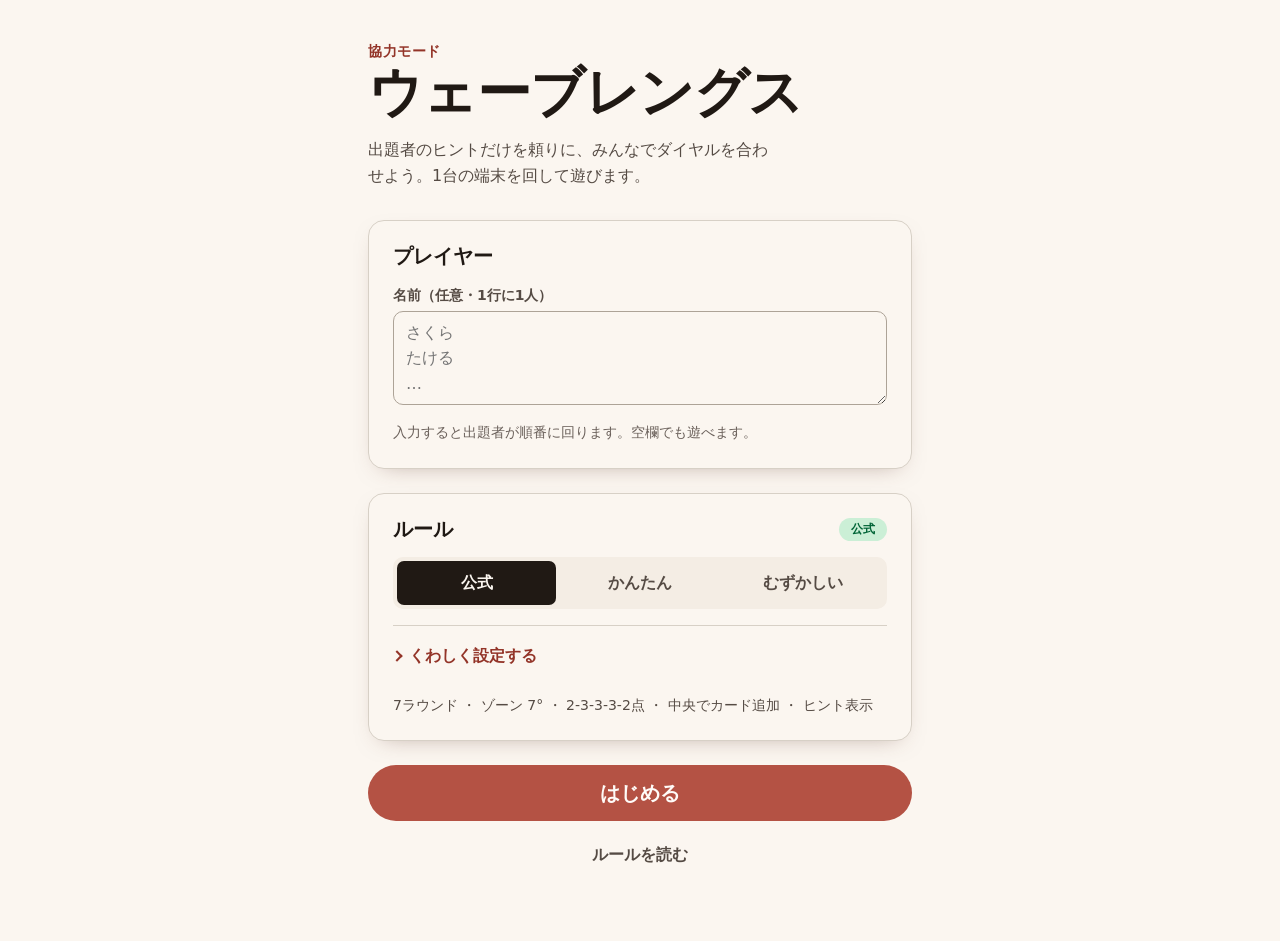
==== index.html @ 13f3e2ea "ウェーブレングス協力モードを実装 - ルールエンジン（純粋関数・テスト36件） - SVGダイヤル（ドラッグ・キーボード・スライダー操作） - 7画面の状態機械、設定のプリセット/詳細スライダー - " ====
<!DOCTYPE html>
<html lang="ja">
<head>
<meta charset="utf-8">
<meta name="viewport" content="width=device-width, initial-scale=1, viewport-fit=cover">
<meta name="theme-color" content="#f7f3ee">
<title>ウェーブレングス — 協力モード</title>
<link rel="stylesheet" href="css/tokens.css">
<link rel="stylesheet" href="css/style.css">
</head>
<body>

<!-- ============================================================
     セットアップ
     ============================================================ -->
<section class="screen screen--setup" data-screen="setup">
  <header class="title">
    <p class="title__kicker">協力モード</p>
    <h1 class="title__name">ウェーブレングス</h1>
    <p class="title__lead">出題者のヒントだけを頼りに、みんなでダイヤルを合わせよう。1台の端末を回して遊びます。</p>
  </header>

  <div class="card">
    <h2 class="card__title">プレイヤー</h2>
    <label class="field">
      <span class="field__label">名前（任意・1行に1人）</span>
      <textarea id="players" class="field__input" rows="3" placeholder="さくら&#10;たける&#10;…"></textarea>
    </label>
    <p class="field__help">入力すると出題者が順番に回ります。空欄でも遊べます。</p>
  </div>

  <div class="card">
    <div class="card__head">
      <h2 class="card__title">ルール</h2>
      <span class="badge" id="presetBadge">公式</span>
    </div>

    <div class="segmented" role="group" aria-label="プリセット">
      <button type="button" class="segmented__btn" data-preset="official">公式</button>
      <button type="button" class="segmented__btn" data-preset="easy">かんたん</button>
      <button type="button" class="segmented__btn" data-preset="hard">むずかしい</button>
    </div>

    <details class="details" id="settingsDetails">
      <summary class="details__summary">くわしく設定する</summary>

      <div class="setting">
        <div class="setting__row">
          <label class="setting__label" for="rounds">ラウンド数</label>
          <output class="setting__value" id="roundsValue" for="rounds">7</output>
        </div>
        <input type="range" id="rounds" class="range" min="3" max="15" step="1" value="7" data-setting="rounds">
      </div>

      <div class="setting">
        <div class="setting__row">
          <label class="setting__label" for="wedgeDeg">ゾーンの広さ</label>
          <output class="setting__value" id="wedgeDegValue" for="wedgeDeg">7°</output>
        </div>
        <input type="range" id="wedgeDeg" class="range" min="4" max="14" step="1" value="7" data-setting="wedgeDeg">
        <div class="dial dial--preview" id="dialPreview" aria-hidden="true"></div>
        <p class="field__help">1ゾーンの角度。広いほど当てやすくなります。</p>
      </div>

      <div class="setting">
        <div class="setting__row">
          <span class="setting__label">中央ゾーンの点数</span>
        </div>
        <div class="segmented segmented--small" role="group" aria-label="中央ゾーンの点数">
          <button type="button" class="segmented__btn" data-setting="centerPoints" data-value="3">3点</button>
          <button type="button" class="segmented__btn" data-setting="centerPoints" data-value="4">4点</button>
        </div>
      </div>

      <div class="setting">
        <div class="setting__row">
          <span class="setting__label">外側ゾーンの点数</span>
        </div>
        <div class="segmented segmented--small" role="group" aria-label="外側ゾーンの点数">
          <button type="button" class="segmented__btn" data-setting="outerPoints" data-value="1">1点</button>
          <button type="button" class="segmented__btn" data-setting="outerPoints" data-value="2">2点</button>
        </div>
      </div>

      <label class="switch">
        <span class="switch__label">中央に当てたらカードを1枚追加</span>
        <input type="checkbox" class="switch__input" id="bonusOnCenter" data-setting="bonusOnCenter">
        <span class="switch__track" aria-hidden="true"></span>
      </label>

      <label class="switch">
        <span class="switch__label">ヒントを画面に表示する</span>
        <input type="checkbox" class="switch__input" id="hintOnScreen" data-setting="hintOnScreen">
        <span class="switch__track" aria-hidden="true"></span>
      </label>
      <p class="field__help">オフにすると出題者は口頭でヒントを伝えます。</p>
    </details>

    <p class="summary" id="settingsSummary"></p>
  </div>

  <p class="best" id="bestLine" hidden></p>

  <div class="actions">
    <button type="button" class="btn btn--primary btn--big" id="startBtn">はじめる</button>
    <a class="btn btn--ghost" href="rules.html">ルールを読む</a>
  </div>
</section>

<!-- ============================================================
     手渡し（出題者へ）
     ============================================================ -->
<section class="screen screen--cover" data-screen="handoff-psychic" hidden>
  <div class="cover">
    <p class="cover__kicker" id="hpRound">ラウンド 1 / 7</p>
    <p class="cover__who" id="hpWho">出題者</p>
    <p class="cover__msg">に端末を渡してください</p>
    <p class="cover__note">他の人は画面を見ないでください</p>
    <button type="button" class="btn btn--cover btn--big" data-next="psychic">出題者です — 続ける</button>
  </div>
</section>

<!-- ============================================================
     出題者
     ============================================================ -->
<section class="screen screen--psychic" data-screen="psychic" hidden>
  <header class="bar">
    <span class="bar__round" id="pRound">ラウンド 1 / 7</span>
    <span class="bar__role">出題者の画面</span>
    <button type="button" class="bar__quit" data-quit>中断</button>
  </header>

  <div class="card">
    <h2 class="card__title">お題を選ぶ</h2>
    <div class="faces">
      <button type="button" class="face" data-face="a">
        <span class="face__side" data-slot="aLeft"></span>
        <span class="face__arrow" aria-hidden="true">⟷</span>
        <span class="face__side" data-slot="aRight"></span>
      </button>
      <button type="button" class="face" data-face="b">
        <span class="face__side" data-slot="bLeft"></span>
        <span class="face__arrow" aria-hidden="true">⟷</span>
        <span class="face__side" data-slot="bRight"></span>
      </button>
    </div>
  </div>

  <div class="card" id="pTargetCard" hidden>
    <h2 class="card__title">ターゲット</h2>
    <div class="dialwrap">
      <div class="dialwrap__ends">
        <span class="dialwrap__end" data-slot="pLeft"></span>
        <span class="dialwrap__end dialwrap__end--right" data-slot="pRight"></span>
      </div>
      <div class="dial" id="dialPsychic"></div>
    </div>
    <p class="field__help">中央（濃い色）の位置を表すヒントを考えてください。数字・「とても」などの程度の言葉は使わないのがコツです。</p>

    <label class="field" id="pHintField">
      <span class="field__label">ヒント</span>
      <input type="text" id="pHint" class="field__input" maxlength="30" autocomplete="off" placeholder="例: カレー">
    </label>
    <p class="field__help" id="pHintOral" hidden>ヒントは声に出して伝えてください。</p>

    <button type="button" class="btn btn--primary btn--big" id="pDoneBtn">ヒントを伝えた — 画面を隠す</button>
  </div>
</section>

<!-- ============================================================
     手渡し（チームへ）
     ============================================================ -->
<section class="screen screen--cover" data-screen="handoff-team" hidden>
  <div class="cover">
    <p class="cover__kicker" id="htRound">ラウンド 1 / 7</p>
    <p class="cover__who">チーム</p>
    <p class="cover__msg">に端末を渡してください</p>
    <p class="cover__note">出題者はここから先、話したりジェスチャーしたりできません</p>
    <button type="button" class="btn btn--cover btn--big" data-next="team">チームです — 続ける</button>
  </div>
</section>

<!-- ============================================================
     チーム
     ============================================================ -->
<section class="screen screen--team" data-screen="team" hidden>
  <header class="bar">
    <span class="bar__round" id="tRound">ラウンド 1 / 7</span>
    <span class="bar__role">チームの画面</span>
    <button type="button" class="bar__quit" data-quit>中断</button>
  </header>

  <div class="hint" id="tHintBox">
    <span class="hint__label">ヒント</span>
    <span class="hint__text" id="tHint"></span>
  </div>

  <div class="card">
    <div class="dialwrap">
      <div class="dialwrap__ends">
        <span class="dialwrap__end" data-slot="tLeft"></span>
        <span class="dialwrap__end dialwrap__end--right" data-slot="tRight"></span>
      </div>
      <div class="dial" id="dialTeam"></div>
    </div>

    <div class="finetune">
      <button type="button" class="btn btn--round" data-nudge="-1" aria-label="左へ1度">◀</button>
      <input type="range" class="range range--dial" id="tRange" min="0" max="180" step="0.5" value="90" aria-label="ダイヤルの位置">
      <button type="button" class="btn btn--round" data-nudge="1" aria-label="右へ1度">▶</button>
    </div>
    <p class="field__help">ダイヤルをドラッグするか、スライダーで微調整。相談は自由です。</p>

    <button type="button" class="btn btn--primary btn--big" id="tDecideBtn">この位置で決定</button>
  </div>
</section>

<!-- ============================================================
     公開
     ============================================================ -->
<section class="screen screen--reveal" data-screen="reveal" hidden>
  <header class="bar">
    <span class="bar__round" id="rRound">ラウンド 1 / 7</span>
    <span class="bar__role">結果</span>
  </header>

  <div class="card">
    <div class="dialwrap">
      <div class="dialwrap__ends">
        <span class="dialwrap__end" data-slot="rLeft"></span>
        <span class="dialwrap__end dialwrap__end--right" data-slot="rRight"></span>
      </div>
      <div class="dial" id="dialReveal"></div>
    </div>

    <div class="result">
      <p class="result__points"><span id="rPoints">0</span><span class="result__unit">点</span></p>
      <p class="result__label" id="rLabel"></p>
      <p class="result__bonus" id="rBonus" hidden>中央ヒット！ カードが1枚追加されました</p>
    </div>

    <dl class="stats">
      <div class="stats__item"><dt>ヒント</dt><dd id="rHint">—</dd></div>
      <div class="stats__item"><dt>合計</dt><dd id="rTotal">0</dd></div>
      <div class="stats__item"><dt>残り</dt><dd id="rLeft">0</dd></div>
    </dl>

    <button type="button" class="btn btn--primary btn--big" id="rNextBtn">次のラウンドへ</button>
  </div>
</section>

<!-- ============================================================
     最終結果
     ============================================================ -->
<section class="screen screen--result" data-screen="result" hidden>
  <header class="title title--compact">
    <p class="title__kicker">ゲーム終了</p>
    <h1 class="title__name">結果</h1>
  </header>

  <div class="card card--score">
    <p class="score"><span id="fScore">0</span><span class="score__max">/ <span id="fMax">21</span></span></p>
    <p class="score__msg" id="fMessage"></p>
    <p class="score__sub" id="fSub"></p>
  </div>

  <div class="card">
    <h2 class="card__title">ラウンドごとの記録</h2>
    <ol class="history" id="fHistory"></ol>
  </div>

  <div class="actions">
    <button type="button" class="btn btn--primary btn--big" id="fAgainBtn">同じ設定でもう一度</button>
    <button type="button" class="btn btn--ghost" id="fSetupBtn">設定にもどる</button>
  </div>
</section>

<script src="data/prompts.js"></script>
<script src="js/game-logic.js"></script>
<script src="js/dial.js"></script>
<script src="js/app.js"></script>
</body>
</html>
---- css/tokens.css ----
/* Hallmark · genre: playful (quiet register) · macrostructure: Workbench (single-screen app) · theme: Coral
 * enrichment: none — ダイヤルそのものが主役 · nav: none (app) · footer: none (app)
 * tone: calm / friendly · anchor hue: coral 30 · light theme only (no dark variant by request)
 * deviation: Web フォントを読まない。教室ネットワーク無し・file:// 起動が要件のため system font stack。
 * pre-emit critique: P5 H4 E4 S4 R5 V4
 */

:root {
  color-scheme: light;

  /* ============================================================
     フォント — 日本語フォールバックを明示。Web フォント無し。
     ============================================================ */
  --font-display: "Segoe UI Variable Display", "Segoe UI", "Hiragino Sans",
                  "Yu Gothic UI", "Noto Sans JP", system-ui, sans-serif;
  --font-body:    "Segoe UI", "Hiragino Sans", "Yu Gothic UI",
                  "Noto Sans JP", system-ui, sans-serif;
  --font-mono:    "Cascadia Mono", Consolas, "SF Mono", Menlo,
                  "BIZ UDGothic", monospace;

  /* ============================================================
     紙とインク — Coral の暖かい near-white。純白・純黒は使わない。
     ============================================================ */
  --color-paper:    oklch(97.5% 0.010 75);
  --color-paper-2:  oklch(95.0% 0.014 75);
  --color-paper-3:  oklch(91.5% 0.018 75);

  --color-ink:      oklch(22% 0.014 55);
  --color-ink-2:    oklch(42% 0.018 55);
  --color-ink-3:    oklch(50% 0.016 55);

  --color-rule:     oklch(86% 0.016 75);
  --color-rule-strong: oklch(72% 0.020 70);

  /* ============================================================
     アクセント — コーラル1色のトーンランプ。ゾーンの点数は濃さで表す。
     ============================================================ */
  --color-accent:        oklch(56% 0.13 30);   /* 主ボタン・針（白文字とのコントラスト比 4.8:1） */
  --color-accent-deep:   oklch(46% 0.13 30);   /* 中央ゾーン・押下（同 7.4:1） */
  --color-accent-soft:   oklch(80% 0.09 35);   /* 隣接ゾーン */
  --color-accent-pale:   oklch(90% 0.05 40);   /* 外側ゾーン */
  --color-accent-tint:   oklch(95% 0.025 45);  /* 出題者画面の地 */
  --color-accent-ink:    oklch(99% 0.006 45);  /* アクセント上の文字 */

  /* 手渡し画面 — 全面を濃いインクで塗り「見てはいけない」状態を明示 */
  --color-cover:         oklch(28% 0.030 40);
  --color-cover-2:       oklch(36% 0.030 40);
  --color-cover-ink:     oklch(97% 0.010 75);

  /* 状態 */
  --color-focus:         oklch(50% 0.16 250);
  --color-ok:            oklch(44% 0.11 155);
  --color-ok-soft:       oklch(92% 0.05 155);
  --color-danger:        oklch(52% 0.16 25);

  /* ============================================================
     タイプスケール
     ============================================================ */
  --text-xs:  0.75rem;
  --text-sm:  0.875rem;
  --text-md:  1rem;
  --text-lg:  1.25rem;
  --text-xl:  1.6rem;
  --text-2xl: 2.1rem;
  --text-display: clamp(2.2rem, 4vw + 1.2rem, 3.4rem);
  --text-score:   clamp(3rem, 10vw, 5rem);

  --leading-tight: 1.15;
  --leading-body:  1.6;

  /* ============================================================
     4pt spacing
     ============================================================ */
  --space-3xs: 0.25rem;
  --space-2xs: 0.5rem;
  --space-xs:  0.75rem;
  --space-sm:  1rem;
  --space-md:  1.5rem;
  --space-lg:  2rem;
  --space-xl:  3rem;
  --space-2xl: 4rem;

  /* ============================================================
     角丸・罫線・影
     ============================================================ */
  --radius-card:  16px;
  --radius-input: 10px;
  --radius-pill:  999px;
  --rule-hair: 1px;
  --rule-bold: 2px;
  --shadow-card: 0 8px 24px -14px oklch(40% 0.06 40 / 0.5);
  --shadow-lift: 0 14px 32px -16px oklch(40% 0.08 40 / 0.6);

  /* ============================================================
     モーション
     ============================================================ */
  --ease-out:    cubic-bezier(0.16, 1, 0.3, 1);
  --ease-in:     cubic-bezier(0.7, 0, 0.84, 0);
  --ease-in-out: cubic-bezier(0.65, 0, 0.35, 1);
  --dur-short: 140ms;
  --dur-med:   240ms;
  --dur-long:  520ms;

  /* タップ領域の最小値 */
  --tap: 44px;
}
---- css/style.css ----
/* Hallmark · genre: playful (quiet register) · macrostructure: Workbench (single-screen app) · theme: Coral
 * nav: none · footer: none · enrichment: none · light only
 * pre-emit critique: P5 H4 E4 S4 R5 V4
 */

/* ============================================================
   ベース
   ============================================================ */
*, *::before, *::after { box-sizing: border-box; }

/* hidden 属性は、同じ要素に display を上書きするクラス（.card や .field など）
   より必ず勝たせる。JS 側は style.display ではなく el.hidden で切り替える方針。 */
[hidden] { display: none !important; }

html, body { overflow-x: clip; }

html {
  font-family: var(--font-body);
  font-size: 16px;
  line-height: var(--leading-body);
  color: var(--color-ink);
  background: var(--color-paper);
  -webkit-text-size-adjust: 100%;
  /* line-break の既定値（auto）は「ゃ」「ー」などを行頭に置いてしまうことがある。
     strict で正しい日本語の禁則処理にする。 */
  line-break: strict;
}

body {
  margin: 0;
  min-height: 100dvh;
  padding-inline: var(--space-sm);
  padding-block: var(--space-md) var(--space-2xl);
  transition: background-color var(--dur-med) var(--ease-out);
}

/* 画面ごとに地の色を変え、誰が見るべき画面かを一目で伝える */
body[data-screen="psychic"] { background: var(--color-accent-tint); }
body[data-screen="handoff-psychic"],
body[data-screen="handoff-team"] { background: var(--color-cover); }

/* overflow-wrap: anywhere は日本語の禁則処理（行頭に「ゃ」等を置かない）を壊すため、
   すべての見出し・段落には掛けない。長い連続文字（ユーザー入力のヒント等）が
   はみ出す箇所だけ、個別のクラスに付ける。 */
h1, h2, h3, p { margin: 0; min-width: 0; }
button, input, textarea { font: inherit; color: inherit; }
button { cursor: pointer; }
a { color: var(--color-accent-deep); }

:focus-visible {
  outline: 3px solid var(--color-focus);
  outline-offset: 2px;
}

/* ============================================================
   画面
   ============================================================ */
.screen {
  max-width: 34rem;
  margin-inline: auto;
  display: flex;
  flex-direction: column;
  gap: var(--space-md);
}

.screen[hidden] { display: none; }

/* ---- タイトル ---- */
.title { padding-block: var(--space-sm) var(--space-2xs); }
.title--compact { padding-block: 0; }
.title__kicker {
  font-size: var(--text-sm);
  font-weight: 600;
  color: var(--color-accent-deep);
  letter-spacing: 0.04em;
}
.title__name {
  font-family: var(--font-display);
  font-size: var(--text-display);
  font-weight: 700;
  line-height: var(--leading-tight);
  letter-spacing: -0.01em;
}
.title__lead {
  margin-top: var(--space-xs);
  color: var(--color-ink-2);
  max-width: 40ch;
}

/* ---- 上部バー（ゲーム中） ---- */
.bar {
  display: flex;
  align-items: center;
  gap: var(--space-xs);
  padding: var(--space-2xs) 0;
  font-size: var(--text-sm);
}
.bar__round { font-weight: 700; font-variant-numeric: tabular-nums; }
.bar__role {
  padding: 2px var(--space-xs);
  border-radius: var(--radius-pill);
  background: var(--color-ink);
  color: var(--color-paper);
  font-weight: 600;
  font-size: var(--text-xs);
}
.bar__quit {
  margin-left: auto;
  min-height: var(--tap);
  padding: 0 var(--space-xs);
  border: 0;
  background: transparent;
  color: var(--color-ink-3);
  text-decoration: underline;
  text-underline-offset: 3px;
}
.bar__quit:hover { color: var(--color-danger); }

/* ============================================================
   カード
   ============================================================ */
.card {
  background: var(--color-paper);
  border: var(--rule-hair) solid var(--color-rule);
  border-radius: var(--radius-card);
  padding: var(--space-md);
  box-shadow: var(--shadow-card);
  display: flex;
  flex-direction: column;
  gap: var(--space-sm);
}
body[data-screen="psychic"] .card { background: var(--color-paper); }
.card__head { display: flex; align-items: center; justify-content: space-between; gap: var(--space-xs); }
.card__title {
  font-family: var(--font-display);
  font-size: var(--text-lg);
  font-weight: 700;
  line-height: var(--leading-tight);
}

.badge {
  padding: 2px var(--space-xs);
  border-radius: var(--radius-pill);
  background: var(--color-ok-soft);
  color: var(--color-ok);
  font-size: var(--text-xs);
  font-weight: 700;
}
.badge--custom { background: var(--color-accent-pale); color: var(--color-accent-deep); }

/* ============================================================
   フォーム部品
   ============================================================ */
.field { display: flex; flex-direction: column; gap: var(--space-3xs); }
.field__label { font-size: var(--text-sm); font-weight: 600; color: var(--color-ink-2); }
.field__input {
  width: 100%;
  min-height: var(--tap);
  padding: var(--space-2xs) var(--space-xs);
  border: var(--rule-hair) solid var(--color-rule-strong);
  border-radius: var(--radius-input);
  background: var(--color-paper);
  font-size: var(--text-md);
  resize: vertical;
}
.field__input:focus { border-color: var(--color-accent); outline-offset: 0; }
.field__help { font-size: var(--text-sm); color: var(--color-ink-3); }

/* セグメントボタン */
.segmented {
  display: flex;
  gap: var(--space-3xs);
  padding: var(--space-3xs);
  border-radius: var(--radius-input);
  background: var(--color-paper-2);
}
.segmented__btn {
  flex: 1 1 0;
  min-width: 0;
  min-height: var(--tap);
  border: 0;
  border-radius: calc(var(--radius-input) - 3px);
  background: transparent;
  color: var(--color-ink-2);
  font-weight: 600;
  white-space: nowrap;
  transition: background-color var(--dur-short) var(--ease-out), color var(--dur-short) var(--ease-out);
}
.segmented__btn:hover { color: var(--color-ink); }
.segmented__btn.is-active {
  background: var(--color-ink);
  color: var(--color-paper);
}
.segmented--small .segmented__btn { min-height: var(--tap); }

/* 折りたたみ */
.details { border-top: var(--rule-hair) solid var(--color-rule); padding-top: var(--space-2xs); }
.details__summary {
  min-height: var(--tap);
  display: flex;
  align-items: center;
  font-weight: 600;
  color: var(--color-accent-deep);
  cursor: pointer;
  list-style: none;
}
.details__summary::-webkit-details-marker { display: none; }
.details__summary::before {
  content: '';
  width: 0.5em; height: 0.5em;
  margin-right: var(--space-2xs);
  border-right: 2px solid currentColor;
  border-bottom: 2px solid currentColor;
  transform: rotate(-45deg);
  transition: transform var(--dur-short) var(--ease-out);
}
.details[open] .details__summary::before { transform: rotate(45deg); }
.details[open] { display: flex; flex-direction: column; gap: var(--space-md); }

.setting { display: flex; flex-direction: column; gap: var(--space-2xs); }
.setting__row { display: flex; align-items: baseline; justify-content: space-between; }
.setting__label { font-weight: 600; }
.setting__value {
  font-family: var(--font-mono);
  font-size: var(--text-lg);
  font-weight: 700;
  color: var(--color-accent-deep);
  font-variant-numeric: tabular-nums;
}

/* レンジスライダー — つまみは 44px 相当 */
.range {
  -webkit-appearance: none;
  appearance: none;
  width: 100%;
  height: var(--tap);
  margin: 0;
  background: transparent;
}
.range::-webkit-slider-runnable-track {
  height: 8px;
  border-radius: var(--radius-pill);
  background: var(--color-paper-3);
}
.range::-moz-range-track {
  height: 8px;
  border-radius: var(--radius-pill);
  background: var(--color-paper-3);
}
.range::-webkit-slider-thumb {
  -webkit-appearance: none;
  width: 32px; height: 32px;
  margin-top: -12px;
  border-radius: 50%;
  border: 3px solid var(--color-paper);
  background: var(--color-accent);
  box-shadow: 0 2px 6px oklch(30% 0.05 40 / 0.35);
  transition: transform var(--dur-short) var(--ease-out);
}
.range::-moz-range-thumb {
  width: 32px; height: 32px;
  border-radius: 50%;
  border: 3px solid var(--color-paper);
  background: var(--color-accent);
  box-shadow: 0 2px 6px oklch(30% 0.05 40 / 0.35);
}
.range:active::-webkit-slider-thumb { transform: scale(1.1); }

/* スイッチ */
.switch {
  display: flex;
  align-items: center;
  gap: var(--space-sm);
  min-height: var(--tap);
  cursor: pointer;
}
.switch__label { flex: 1 1 auto; font-weight: 600; }
.switch__input { position: absolute; opacity: 0; width: 1px; height: 1px; }
.switch__track {
  flex: 0 0 auto;
  width: 52px; height: 32px;
  border-radius: var(--radius-pill);
  background: var(--color-paper-3);
  position: relative;
  transition: background-color var(--dur-short) var(--ease-out);
}
.switch__track::after {
  content: '';
  position: absolute;
  top: 4px; left: 4px;
  width: 24px; height: 24px;
  border-radius: 50%;
  background: var(--color-paper);
  box-shadow: 0 1px 3px oklch(30% 0.05 40 / 0.4);
  transition: transform var(--dur-short) var(--ease-out);
}
.switch__input:checked + .switch__track { background: var(--color-accent); }
.switch__input:checked + .switch__track::after { transform: translateX(20px); }
.switch__input:focus-visible + .switch__track { outline: 3px solid var(--color-focus); outline-offset: 2px; }

.summary { font-size: var(--text-sm); color: var(--color-ink-2); }
.best { font-size: var(--text-sm); color: var(--color-ink-2); text-align: center; }

/* ============================================================
   ボタン
   ============================================================ */
.btn {
  display: inline-flex;
  align-items: center;
  justify-content: center;
  min-height: var(--tap);
  padding: var(--space-2xs) var(--space-md);
  border: var(--rule-hair) solid var(--color-rule-strong);
  border-radius: var(--radius-pill);
  background: var(--color-paper);
  color: var(--color-ink);
  font-weight: 700;
  text-decoration: none;
  white-space: nowrap;
  transition: transform var(--dur-short) var(--ease-out), background-color var(--dur-short) var(--ease-out);
}
.btn:hover { background: var(--color-paper-2); }
.btn:active { transform: translateY(1px); }
.btn--primary {
  border-color: transparent;
  background: var(--color-accent);
  color: var(--color-accent-ink);
}
.btn--primary:hover { background: var(--color-accent-deep); }
.btn--ghost { border-color: transparent; background: transparent; color: var(--color-ink-2); }
.btn--ghost:hover { background: var(--color-paper-2); }
.btn--big { width: 100%; min-height: 56px; font-size: var(--text-lg); }
.btn--round {
  width: var(--tap); height: var(--tap);
  padding: 0;
  flex: 0 0 auto;
}
.btn--cover {
  border-color: transparent;
  background: var(--color-cover-ink);
  color: var(--color-cover);
}
.btn--cover:hover { background: var(--color-paper-2); }
.btn:disabled { opacity: 0.5; cursor: not-allowed; transform: none; }

.actions { display: flex; flex-direction: column; gap: var(--space-xs); }

/* ============================================================
   手渡し画面
   ============================================================ */
.screen--cover { min-height: calc(100dvh - var(--space-md) - var(--space-2xl)); justify-content: center; }
.cover {
  color: var(--color-cover-ink);
  text-align: center;
  display: flex;
  flex-direction: column;
  align-items: center;
  gap: var(--space-xs);
  padding-block: var(--space-xl);
}
.cover__kicker { font-size: var(--text-sm); opacity: 0.75; font-variant-numeric: tabular-nums; }
.cover__who {
  font-family: var(--font-display);
  font-size: var(--text-display);
  font-weight: 700;
  line-height: var(--leading-tight);
  margin-top: var(--space-sm);
}
.cover__msg { font-size: var(--text-xl); font-weight: 600; }
.cover__note {
  margin-top: var(--space-sm);
  font-size: var(--text-sm);
  opacity: 0.8;
  max-width: 28ch;
}
.cover .btn--cover { margin-top: var(--space-lg); max-width: 22rem; }

/* ============================================================
   出題者：お題の面を選ぶ
   ============================================================ */
.faces { display: flex; flex-direction: column; gap: var(--space-xs); }
.face {
  display: grid;
  grid-template-columns: minmax(0, 1fr) auto minmax(0, 1fr);
  align-items: center;
  gap: var(--space-xs);
  min-height: 64px;
  padding: var(--space-xs) var(--space-sm);
  border: var(--rule-bold) solid var(--color-rule);
  border-radius: var(--radius-card);
  background: var(--color-paper);
  text-align: center;
  transition: border-color var(--dur-short) var(--ease-out), background-color var(--dur-short) var(--ease-out);
}
.face:hover { border-color: var(--color-rule-strong); }
.face.is-active { border-color: var(--color-accent); background: var(--color-accent-tint); }
.face__side { font-weight: 700; font-size: var(--text-md); }
.face__arrow { color: var(--color-ink-3); }

/* ============================================================
   ダイヤル
   ============================================================ */
.dialwrap { display: flex; flex-direction: column; gap: var(--space-2xs); }
.dialwrap__ends {
  display: grid;
  grid-template-columns: minmax(0, 1fr) minmax(0, 1fr);
  gap: var(--space-sm);
  font-weight: 700;
  font-size: var(--text-md);
  line-height: var(--leading-tight);
}
.dialwrap__end { text-align: left; }
.dialwrap__end--right { text-align: right; }

.dial { width: 100%; }
.dial--preview { max-width: 18rem; margin-inline: auto; }
.dial__svg {
  display: block;
  width: 100%;
  height: auto;
  touch-action: none;
  user-select: none;
  -webkit-user-select: none;
}
.dial__svg--interactive { cursor: grab; }
.dial__svg--dragging { cursor: grabbing; }

.dial__bg { fill: var(--color-paper-2); stroke: var(--color-rule); stroke-width: 1; }
.dial__tick { stroke: var(--color-rule-strong); stroke-width: 1.5; }
.dial__tick--major { stroke-width: 2.5; }

.dial__zone { stroke: var(--color-paper); stroke-width: 1.5; }
.dial__zone--outer  { fill: var(--color-accent-pale); }
.dial__zone--near   { fill: var(--color-accent-soft); }
.dial__zone--center { fill: var(--color-accent-deep); }
.dial__zone--dim { opacity: 0.45; }
.dial__zone--hit { opacity: 1; stroke: var(--color-ink); stroke-width: 3; }
.dial__zonelabel {
  font-family: var(--font-mono);
  font-size: 15px;
  font-weight: 700;
  fill: var(--color-ink);
  pointer-events: none;
}
.dial__zonelabel--center { fill: var(--color-accent-ink); }

.dial__needleline { stroke: var(--color-ink); stroke-width: 4; stroke-linecap: round; }
.dial__handle {
  fill: var(--color-accent);
  stroke: var(--color-paper);
  stroke-width: 4;
  filter: drop-shadow(0 2px 3px oklch(30% 0.05 40 / 0.4));
}
.dial__hub { fill: var(--color-ink); }
.dial__needle { transition: transform var(--dur-short) var(--ease-out); }
.dial__svg--dragging .dial__needle { transition: none; }

/* チームの微調整 */
.finetune { display: flex; align-items: center; gap: var(--space-2xs); }
.range--dial { flex: 1 1 auto; min-width: 0; }

/* ヒント表示 */
.hint {
  display: flex;
  align-items: baseline;
  gap: var(--space-xs);
  padding: var(--space-sm) var(--space-md);
  border-radius: var(--radius-card);
  background: var(--color-ink);
  color: var(--color-paper);
}
.hint__label { font-size: var(--text-xs); font-weight: 600; opacity: 0.7; flex: 0 0 auto; }
.hint__text {
  font-family: var(--font-display);
  font-size: var(--text-2xl);
  font-weight: 700;
  line-height: var(--leading-tight);
  overflow-wrap: anywhere;   /* 出題者が自由入力するため、長い英単語等でもはみ出さない */
  min-width: 0;
}

/* ============================================================
   公開
   ============================================================ */
.result { text-align: center; display: flex; flex-direction: column; gap: var(--space-3xs); }
.result__points {
  font-family: var(--font-display);
  font-size: var(--text-score);
  font-weight: 700;
  line-height: 1;
  color: var(--color-accent-deep);
  font-variant-numeric: tabular-nums;
}
.result__unit { font-size: var(--text-lg); margin-left: var(--space-3xs); }
.result__label { font-size: var(--text-lg); font-weight: 700; }
.result__bonus {
  margin-top: var(--space-2xs);
  padding: var(--space-2xs) var(--space-sm);
  border-radius: var(--radius-pill);
  background: var(--color-ok-soft);
  color: var(--color-ok);
  font-weight: 700;
  font-size: var(--text-sm);
  align-self: center;
}

.stats {
  display: grid;
  grid-template-columns: repeat(3, minmax(0, 1fr));
  gap: var(--space-2xs);
  margin: 0;
}
.stats__item {
  padding: var(--space-2xs) var(--space-xs);
  border-radius: var(--radius-input);
  background: var(--color-paper-2);
  text-align: center;
}
.stats__item dt { font-size: var(--text-xs); color: var(--color-ink-3); font-weight: 600; }
.stats__item dd { margin: 0; font-weight: 700; overflow-wrap: anywhere; }

/* ============================================================
   最終結果
   ============================================================ */
.card--score { align-items: center; text-align: center; }
.score {
  font-family: var(--font-display);
  font-size: var(--text-score);
  font-weight: 700;
  line-height: 1;
  color: var(--color-accent-deep);
  font-variant-numeric: tabular-nums;
}
.score__max { font-size: var(--text-lg); color: var(--color-ink-3); margin-left: var(--space-2xs); }
.score__msg { font-size: var(--text-xl); font-weight: 700; margin-top: var(--space-2xs); }
.score__sub { font-size: var(--text-sm); color: var(--color-ink-3); }

.history { list-style: none; margin: 0; padding: 0; display: flex; flex-direction: column; gap: var(--space-2xs); }
.history__item {
  display: grid;
  grid-template-columns: minmax(0, 1fr) auto;
  grid-template-areas: 'prompt points' 'meta points';
  gap: 0 var(--space-sm);
  padding: var(--space-2xs) var(--space-sm);
  border-radius: var(--radius-input);
  background: var(--color-paper-2);
  border-left: 4px solid var(--color-accent-soft);
}
.history__item--center { border-left-color: var(--color-accent-deep); }
.history__item--zero { border-left-color: var(--color-rule); }
.history__prompt { grid-area: prompt; font-weight: 700; }
.history__meta { grid-area: meta; font-size: var(--text-sm); color: var(--color-ink-3); overflow-wrap: anywhere; min-width: 0; }
.history__points { grid-area: points; align-self: center; font-weight: 700; font-variant-numeric: tabular-nums; white-space: nowrap; }

/* ============================================================
   ルール画面 — 手順・コツ・用語
   ============================================================ */
.steps { list-style: none; margin: 0; padding: 0; display: flex; flex-direction: column; gap: var(--space-sm); }
.steps__item { display: grid; grid-template-columns: auto minmax(0, 1fr); gap: var(--space-sm); align-items: start; }
.steps__num {
  flex: 0 0 auto;
  width: 32px; height: 32px;
  display: flex; align-items: center; justify-content: center;
  border-radius: 50%;
  background: var(--color-accent);
  color: var(--color-accent-ink);
  font-weight: 700;
  font-variant-numeric: tabular-nums;
}
.steps__body { min-width: 0; display: flex; flex-direction: column; gap: 2px; }
.steps__head { font-weight: 700; }
.steps__text { font-size: var(--text-sm); color: var(--color-ink-2); }

.tips { list-style: none; margin: 0; padding: 0; display: flex; flex-direction: column; gap: var(--space-2xs); }
.tips__item {
  position: relative;
  padding-left: var(--space-md);
  font-size: var(--text-md);
}
.tips__item::before {
  content: '';
  position: absolute;
  left: 2px; top: 0.55em;
  width: 8px; height: 8px;
  border-radius: 50%;
  background: var(--color-accent);
}

.glossary { display: flex; flex-direction: column; gap: var(--space-xs); margin: 0; }
.glossary__item {
  padding-bottom: var(--space-xs);
  border-bottom: var(--rule-hair) solid var(--color-rule);
}
.glossary__item:last-child { border-bottom: 0; padding-bottom: 0; }
.glossary dt { font-weight: 700; }
.glossary dd { margin: 2px 0 0; font-size: var(--text-sm); color: var(--color-ink-2); }

/* ============================================================
   幅の広い画面
   ============================================================ */
@media (min-width: 768px) {
  body { padding-inline: var(--space-lg); }
  .faces { flex-direction: row; }
  .face { flex: 1 1 0; }
}

@media (prefers-reduced-motion: reduce) {
  *, *::before, *::after { transition-duration: 0.01ms !important; }
}
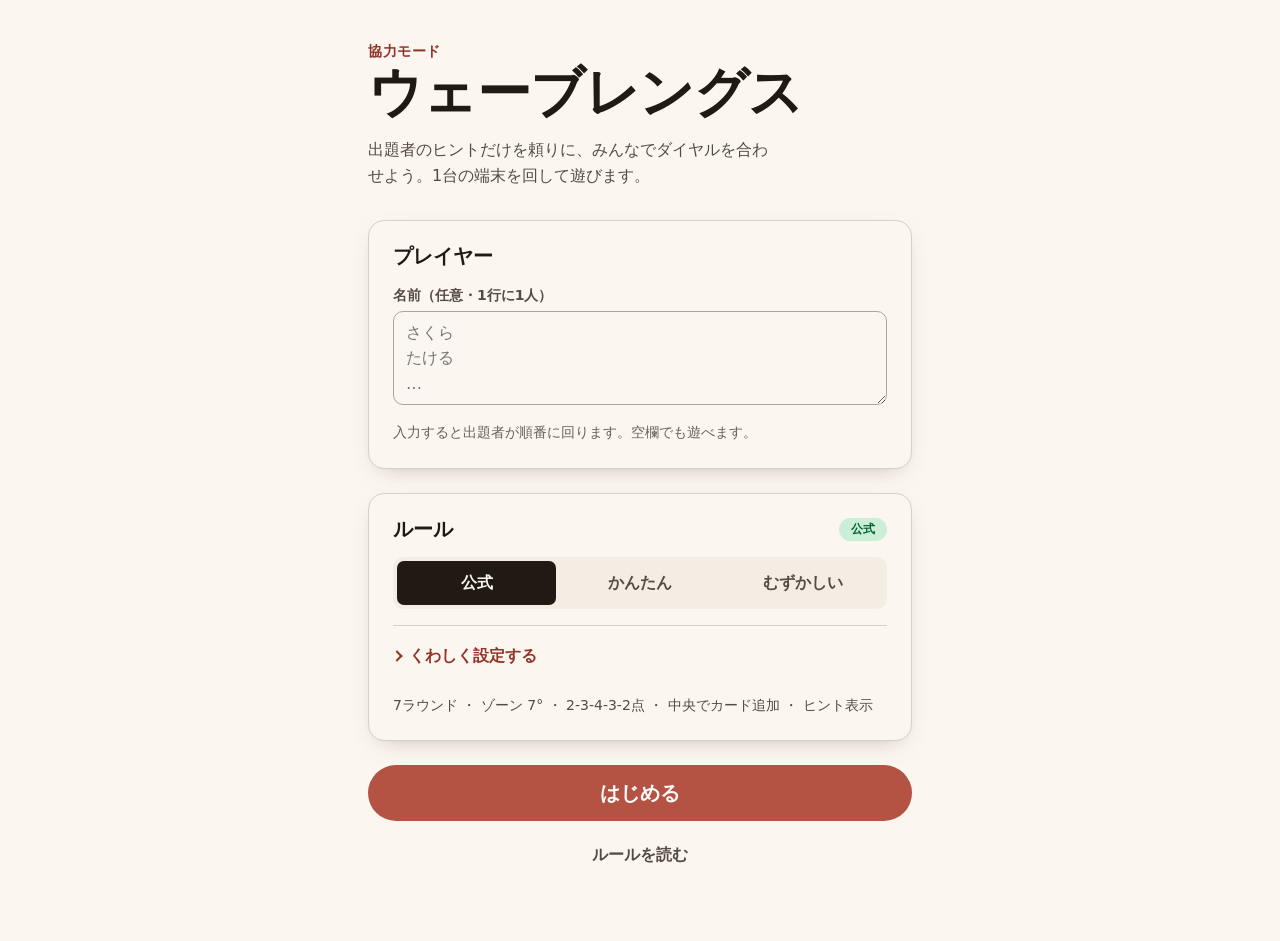
==== commit 6623e5ff: "演出（音・振動・ポップイン）追加、お題を全面刷新、公式配点を修正 - 結果発表・ゲーム終了時に効果音（WebAudio合成）とバイブレーション、   スコアのポップインアニメーションを追加。設定でオン" ====
--- a/index.html
+++ b/index.html
@@ -94,6 +94,13 @@
         <span class="switch__track" aria-hidden="true"></span>
       </label>
       <p class="field__help">オフにすると出題者は口頭でヒントを伝えます。</p>
+
+      <label class="switch">
+        <span class="switch__label">結果発表の演出（音・振動）</span>
+        <input type="checkbox" class="switch__input" id="fxOn">
+        <span class="switch__track" aria-hidden="true"></span>
+      </label>
+      <p class="field__help">静かにしたい教室ではオフにできます。ルールのプリセットには含まれません。</p>
     </details>
 
     <p class="summary" id="settingsSummary"></p>
@@ -278,6 +285,7 @@
 <script src="data/prompts.js"></script>
 <script src="js/game-logic.js"></script>
 <script src="js/dial.js"></script>
+<script src="js/sound.js"></script>
 <script src="js/app.js"></script>
 </body>
 </html>
--- a/css/style.css
+++ b/css/style.css
@@ -604,6 +604,20 @@
   .face { flex: 1 1 0; }
 }
 
+/* ============================================================
+   結果発表の演出（スコアのポップイン）
+   ============================================================ */
+@keyframes wl-pop {
+  0%   { transform: scale(0.7); opacity: 0; }
+  60%  { transform: scale(1.08); opacity: 1; }
+  100% { transform: scale(1); opacity: 1; }
+}
+.is-popping { animation: wl-pop 420ms var(--ease-out); }
+
 @media (prefers-reduced-motion: reduce) {
-  *, *::before, *::after { transition-duration: 0.01ms !important; }
-}
+  *, *::before, *::after {
+    transition-duration: 0.01ms !important;
+    animation-duration: 0.01ms !important;
+    animation-iteration-count: 1 !important;
+  }
+}
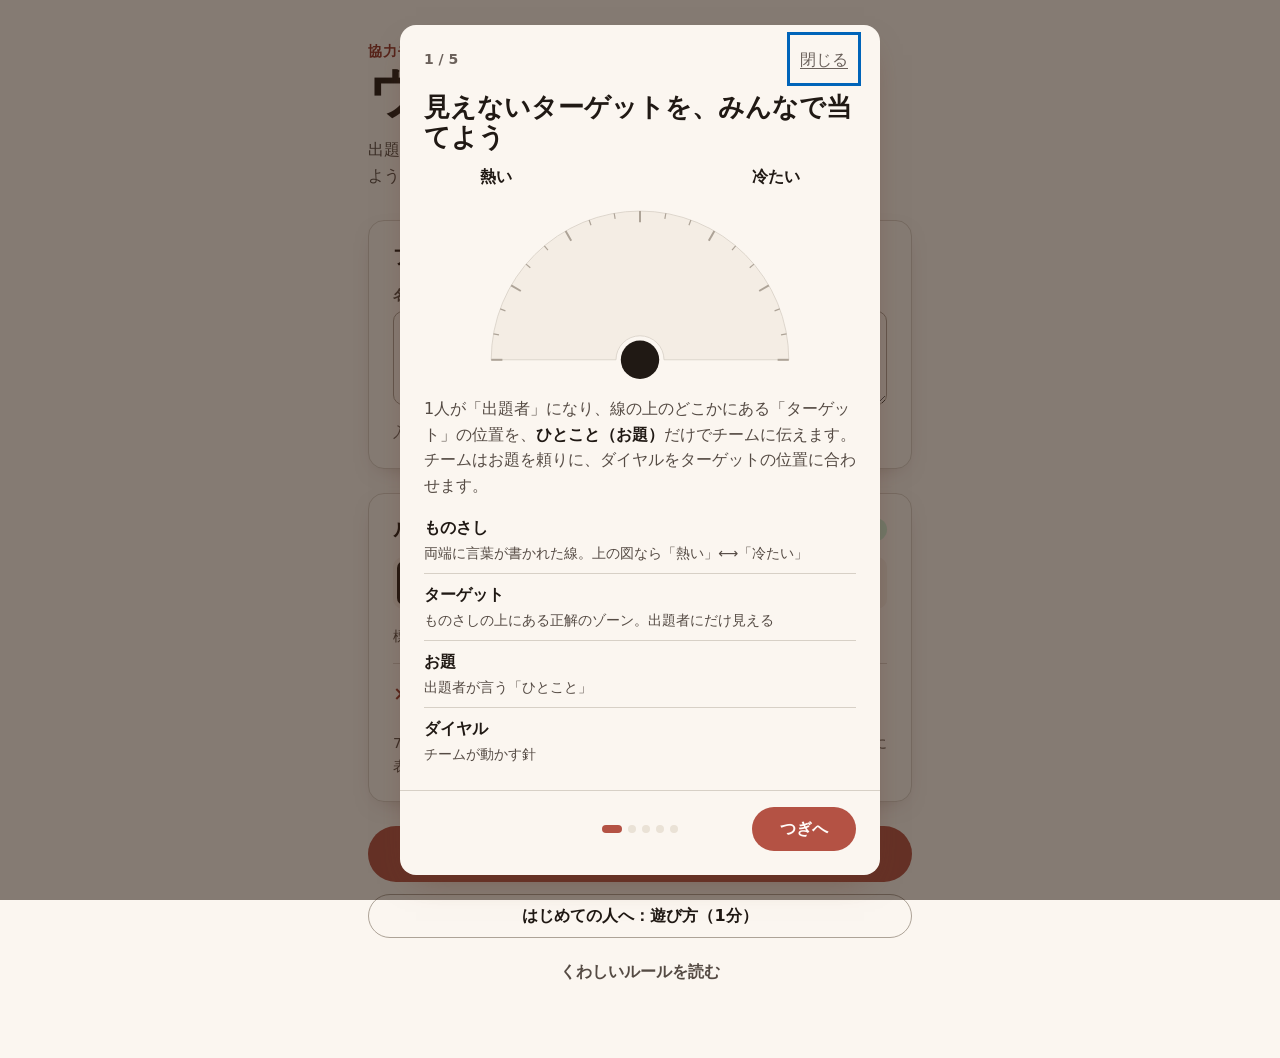
==== commit 7ea62bd3: "説明・用語まわりを改善（ユーザーレビュー対応・修正1） - 用語を統一: 出題者が言う言葉=お題、両端のペア=ものさし - 初回起動時に遊び方チュートリアル（5ステップ）を自動表示、いつでも開き直せる" ====
--- a/index.html
+++ b/index.html
@@ -17,7 +17,7 @@
   <header class="title">
     <p class="title__kicker">協力モード</p>
     <h1 class="title__name">ウェーブレングス</h1>
-    <p class="title__lead">出題者のヒントだけを頼りに、みんなでダイヤルを合わせよう。1台の端末を回して遊びます。</p>
+    <p class="title__lead">出題者のお題だけを頼りに、みんなでダイヤルを合わせよう。1台の端末を回して遊びます。</p>
   </header>
 
   <div class="card">
@@ -40,9 +40,11 @@
       <button type="button" class="segmented__btn" data-preset="easy">かんたん</button>
       <button type="button" class="segmented__btn" data-preset="hard">むずかしい</button>
     </div>
+    <p class="preset-desc" id="presetDesc"></p>
 
     <details class="details" id="settingsDetails">
       <summary class="details__summary">くわしく設定する</summary>
+      <p class="field__help">ルールを自分好みに変えられます。1つでも変えると「カスタム」になります。</p>
 
       <div class="setting">
         <div class="setting__row">
@@ -50,6 +52,7 @@
           <output class="setting__value" id="roundsValue" for="rounds">7</output>
         </div>
         <input type="range" id="rounds" class="range" min="3" max="15" step="1" value="7" data-setting="rounds">
+        <p class="field__help">使うカードの枚数です。多いほど長く遊べます。</p>
       </div>
 
       <div class="setting">
@@ -59,7 +62,7 @@
         </div>
         <input type="range" id="wedgeDeg" class="range" min="4" max="14" step="1" value="7" data-setting="wedgeDeg">
         <div class="dial dial--preview" id="dialPreview" aria-hidden="true"></div>
-        <p class="field__help">1ゾーンの角度。広いほど当てやすくなります。</p>
+        <p class="field__help">ターゲットの色のついた部分の広さです。広いほど当てやすくなります。</p>
       </div>
 
       <div class="setting">
@@ -70,6 +73,7 @@
           <button type="button" class="segmented__btn" data-setting="centerPoints" data-value="3">3点</button>
           <button type="button" class="segmented__btn" data-setting="centerPoints" data-value="4">4点</button>
         </div>
+        <p class="field__help">ターゲットのど真ん中に当てたときの点数です。</p>
       </div>
 
       <div class="setting">
@@ -80,6 +84,7 @@
           <button type="button" class="segmented__btn" data-setting="outerPoints" data-value="1">1点</button>
           <button type="button" class="segmented__btn" data-setting="outerPoints" data-value="2">2点</button>
         </div>
+        <p class="field__help">いちばん外側のゾーンに当てたときの点数です。</p>
       </div>
 
       <label class="switch">
@@ -87,13 +92,14 @@
         <input type="checkbox" class="switch__input" id="bonusOnCenter" data-setting="bonusOnCenter">
         <span class="switch__track" aria-hidden="true"></span>
       </label>
+      <p class="field__help">中央にぴったり当てると、山札から1枚足されて1ラウンド増えます。</p>
 
       <label class="switch">
-        <span class="switch__label">ヒントを画面に表示する</span>
+        <span class="switch__label">お題を画面に表示する</span>
         <input type="checkbox" class="switch__input" id="hintOnScreen" data-setting="hintOnScreen">
         <span class="switch__track" aria-hidden="true"></span>
       </label>
-      <p class="field__help">オフにすると出題者は口頭でヒントを伝えます。</p>
+      <p class="field__help">オフにすると、出題者はお題を声に出して伝えます（画面には出ません）。</p>
 
       <label class="switch">
         <span class="switch__label">結果発表の演出（音・振動）</span>
@@ -110,7 +116,8 @@
 
   <div class="actions">
     <button type="button" class="btn btn--primary btn--big" id="startBtn">はじめる</button>
-    <a class="btn btn--ghost" href="rules.html">ルールを読む</a>
+    <button type="button" class="btn" id="tutorialBtn">はじめての人へ：遊び方（1分）</button>
+    <a class="btn btn--ghost" href="rules.html">くわしいルールを読む</a>
   </div>
 </section>
 
@@ -134,11 +141,13 @@
   <header class="bar">
     <span class="bar__round" id="pRound">ラウンド 1 / 7</span>
     <span class="bar__role">出題者の画面</span>
+    <button type="button" class="bar__help" data-help aria-label="この画面の説明を見る">？</button>
     <button type="button" class="bar__quit" data-quit>中断</button>
   </header>
 
   <div class="card">
-    <h2 class="card__title">お題を選ぶ</h2>
+    <h2 class="card__title">ものさしを選ぶ</h2>
+    <p class="field__help">2つのうち、お題を出しやすい方をタップしてください。</p>
     <div class="faces">
       <button type="button" class="face" data-face="a">
         <span class="face__side" data-slot="aLeft"></span>
@@ -162,15 +171,32 @@
       </div>
       <div class="dial" id="dialPsychic"></div>
     </div>
-    <p class="field__help">中央（濃い色）の位置を表すヒントを考えてください。数字・「とても」などの程度の言葉は使わないのがコツです。</p>
+    <p class="field__help">色のついた場所がターゲットです。いちばん濃い色のあたりを、チームに「お題（ひとこと）」で伝えます。</p>
 
     <label class="field" id="pHintField">
-      <span class="field__label">ヒント</span>
-      <input type="text" id="pHint" class="field__input" maxlength="30" autocomplete="off" placeholder="例: カレー">
+      <span class="field__label">お題（ひとこと）</span>
+      <input type="text" id="pHint" class="field__input" maxlength="30" autocomplete="off" placeholder="ターゲットの位置を表すひとこと">
     </label>
-    <p class="field__help" id="pHintOral" hidden>ヒントは声に出して伝えてください。</p>
-
-    <button type="button" class="btn btn--primary btn--big" id="pDoneBtn">ヒントを伝えた — 画面を隠す</button>
+    <p class="field__help" id="pHintOral" hidden>お題は声に出して伝えてください。</p>
+
+    <details class="details" id="pTips">
+      <summary class="details__summary">お題の考え方・見本を見る</summary>
+      <p class="field__help">ターゲットの位置を、ひとことで伝えます。次のことに気をつけると伝わりやすくなります。</p>
+      <ul class="tips">
+        <li class="tips__item">数字や割合は使わない（例：「70%くらい」）</li>
+        <li class="tips__item">「とても」「ちょっと」など、程度の言葉は避ける</li>
+        <li class="tips__item">「〜な人」より、ものや人の名前のほうが伝わりやすい</li>
+        <li class="tips__item">短く、ひとことで</li>
+        <li class="tips__item">自分の感覚ではなく、一緒に遊ぶ人に伝わる言葉を選ぶ</li>
+      </ul>
+      <div id="pSamples" hidden>
+        <p class="samples__title">このものさしのお題の見本</p>
+        <ul class="samples" id="pSamplesList"></ul>
+        <p class="field__help">見本は目安です。ターゲットの位置に合わせて、自分の言葉で考えてみましょう。</p>
+      </div>
+    </details>
+
+    <button type="button" class="btn btn--primary btn--big" id="pDoneBtn">お題を伝えた — 画面を隠す</button>
   </div>
 </section>
 
@@ -194,12 +220,17 @@
   <header class="bar">
     <span class="bar__round" id="tRound">ラウンド 1 / 7</span>
     <span class="bar__role">チームの画面</span>
+    <button type="button" class="bar__help" data-help aria-label="この画面の説明を見る">？</button>
     <button type="button" class="bar__quit" data-quit>中断</button>
   </header>
 
-  <div class="hint" id="tHintBox">
-    <span class="hint__label">ヒント</span>
-    <span class="hint__text" id="tHint"></span>
+  <div class="hintwrap">
+    <div class="hint" id="tHintBox">
+      <span class="hint__label">お題</span>
+      <span class="hint__text" id="tHint"></span>
+    </div>
+    <p class="field__help" id="tHintNote">出題者が出したお題です。ものさしのどのあたりを指していそうか、みんなで相談しましょう。</p>
+    <p class="field__help" id="tOralNote" hidden>出題者が声に出したお題を思い出して、ものさしのどのあたりを指していそうか相談しましょう。</p>
   </div>
 
   <div class="card">
@@ -229,6 +260,7 @@
   <header class="bar">
     <span class="bar__round" id="rRound">ラウンド 1 / 7</span>
     <span class="bar__role">結果</span>
+    <button type="button" class="bar__help" data-help aria-label="この画面の説明を見る">？</button>
   </header>
 
   <div class="card">
@@ -247,7 +279,7 @@
     </div>
 
     <dl class="stats">
-      <div class="stats__item"><dt>ヒント</dt><dd id="rHint">—</dd></div>
+      <div class="stats__item"><dt>お題</dt><dd id="rHint">—</dd></div>
       <div class="stats__item"><dt>合計</dt><dd id="rTotal">0</dd></div>
       <div class="stats__item"><dt>残り</dt><dd id="rLeft">0</dd></div>
     </dl>
@@ -281,6 +313,112 @@
     <button type="button" class="btn btn--ghost" id="fSetupBtn">設定にもどる</button>
   </div>
 </section>
+
+<!-- ============================================================
+     遊び方（はじめて起動したときに自動表示・いつでも開き直せる）
+     ============================================================ -->
+<dialog class="modal" id="tutorialDialog" aria-label="遊び方の説明">
+  <div class="modal__head">
+    <p class="modal__step" id="tutCount">1 / 5</p>
+    <button type="button" class="modal__skip" id="tutSkip">閉じる</button>
+  </div>
+
+  <div class="modal__body" id="tutBody">
+    <section class="tut" data-tut>
+      <h2 class="tut__title">見えないターゲットを、みんなで当てよう</h2>
+      <div class="dialwrap tut__visual">
+        <div class="dialwrap__ends">
+          <span class="dialwrap__end">熱い</span>
+          <span class="dialwrap__end dialwrap__end--right">冷たい</span>
+        </div>
+        <div class="dial" id="tutDial1" aria-hidden="true"></div>
+      </div>
+      <p class="tut__text">1人が「出題者」になり、線の上のどこかにある「ターゲット」の位置を、<strong>ひとこと（お題）</strong>だけでチームに伝えます。チームはお題を頼りに、ダイヤルをターゲットの位置に合わせます。</p>
+      <dl class="glossary glossary--tut">
+        <div class="glossary__item"><dt>ものさし</dt><dd>両端に言葉が書かれた線。上の図なら「熱い」⟷「冷たい」</dd></div>
+        <div class="glossary__item"><dt>ターゲット</dt><dd>ものさしの上にある正解のゾーン。出題者にだけ見える</dd></div>
+        <div class="glossary__item"><dt>お題</dt><dd>出題者が言う「ひとこと」</dd></div>
+        <div class="glossary__item"><dt>ダイヤル</dt><dd>チームが動かす針</dd></div>
+      </dl>
+    </section>
+
+    <section class="tut" data-tut hidden>
+      <h2 class="tut__title">出題者だけが、ターゲットを見る</h2>
+      <div class="dialwrap tut__visual">
+        <div class="dialwrap__ends">
+          <span class="dialwrap__end">熱い</span>
+          <span class="dialwrap__end dialwrap__end--right">冷たい</span>
+        </div>
+        <div class="dial" id="tutDial2" aria-hidden="true"></div>
+      </div>
+      <p class="tut__text">色のついた部分がターゲットです。<strong>濃い色ほど高得点</strong>。ここは出題者にだけ見えます。</p>
+      <p class="tut__note">端末を出題者に渡すと、ターゲットが表示されます。ほかの人は画面を見ないでください。</p>
+    </section>
+
+    <section class="tut" data-tut hidden>
+      <h2 class="tut__title">お題は「ひとこと」で位置を伝える</h2>
+      <p class="tut__text">「熱い」⟷「冷たい」のものさしなら、こんな感じです。</p>
+      <ul class="samples samples--tut">
+        <li class="samples__item"><span class="samples__pos">「熱い」寄り</span><span class="samples__word">サウナ</span></li>
+        <li class="samples__item"><span class="samples__pos">まんなか</span><span class="samples__word">ぬるま湯</span></li>
+        <li class="samples__item"><span class="samples__pos">「冷たい」寄り</span><span class="samples__word">かき氷</span></li>
+      </ul>
+      <p class="tut__text">ターゲットの位置に合う言葉を考えて、声に出すか、画面に入力します。</p>
+      <ul class="tips">
+        <li class="tips__item">数字は使わない</li>
+        <li class="tips__item">「とても」など、程度の言葉は避ける</li>
+        <li class="tips__item">短く、ひとことで</li>
+      </ul>
+    </section>
+
+    <section class="tut" data-tut hidden>
+      <h2 class="tut__title">チームで相談して、ダイヤルを合わせる</h2>
+      <div class="dialwrap tut__visual">
+        <div class="dialwrap__ends">
+          <span class="dialwrap__end">熱い</span>
+          <span class="dialwrap__end dialwrap__end--right">冷たい</span>
+        </div>
+        <div class="dial" id="tutDial4" aria-hidden="true"></div>
+      </div>
+      <p class="tut__text">出題者のお題を聞いたら、チームで相談します。ダイヤルをドラッグして「この位置で決定」を押しましょう。</p>
+      <p class="tut__note">出題者はここから先、話したり身振りをしたりできません。</p>
+    </section>
+
+    <section class="tut" data-tut hidden>
+      <h2 class="tut__title">答え合わせ！中央に近いほど高得点</h2>
+      <div class="dialwrap tut__visual">
+        <div class="dialwrap__ends">
+          <span class="dialwrap__end">熱い</span>
+          <span class="dialwrap__end dialwrap__end--right">冷たい</span>
+        </div>
+        <div class="dial" id="tutDial5" aria-hidden="true"></div>
+      </div>
+      <p class="tut__text">ターゲットが公開されて、針が指したゾーンの点数がもらえます。<strong>中央にぴったり当たると、カードが1枚増えます。</strong>カードを使い切ったら終わりです。</p>
+      <p class="tut__note">端末は「出題者 → チーム」の順に渡し合います。</p>
+      <a class="modal__link" href="rules.html">くわしいルールを読む</a>
+    </section>
+  </div>
+
+  <div class="modal__foot">
+    <button type="button" class="btn" id="tutPrev">もどる</button>
+    <div class="dots" id="tutDots" aria-hidden="true"></div>
+    <button type="button" class="btn btn--primary" id="tutNext">つぎへ</button>
+  </div>
+</dialog>
+
+<!-- ============================================================
+     この画面の説明（各画面の「？」ボタン）
+     ============================================================ -->
+<dialog class="modal" id="helpDialog" aria-labelledby="helpTitle">
+  <div class="modal__body">
+    <h2 class="tut__title" id="helpTitle">この画面でやること</h2>
+    <div class="helpbody" id="helpBody"></div>
+  </div>
+  <div class="modal__foot modal__foot--stack">
+    <button type="button" class="btn btn--primary" id="helpClose">とじる</button>
+    <button type="button" class="btn btn--ghost" id="helpTutorial">遊び方を最初から見る</button>
+  </div>
+</dialog>
 
 <script src="data/prompts.js"></script>
 <script src="js/game-logic.js"></script>
--- a/css/style.css
+++ b/css/style.css
@@ -115,6 +115,24 @@
   text-underline-offset: 3px;
 }
 .bar__quit:hover { color: var(--color-danger); }
+
+/* 「？」ヘルプボタン。右端に寄せ、中断ボタンがあるときはその手前に並べる */
+.bar__help {
+  margin-left: auto;
+  width: var(--tap);
+  height: var(--tap);
+  flex: 0 0 auto;
+  border: var(--rule-bold) solid var(--color-rule-strong);
+  border-radius: 50%;
+  background: var(--color-paper);
+  color: var(--color-ink-2);
+  font-weight: 700;
+  font-size: var(--text-md);
+  line-height: 1;
+  padding: 0;
+}
+.bar__help:hover { background: var(--color-paper-2); }
+.bar__help + .bar__quit { margin-left: 0; }
 
 /* ============================================================
    カード
@@ -596,6 +614,109 @@
 .glossary dd { margin: 2px 0 0; font-size: var(--text-sm); color: var(--color-ink-2); }
 
 /* ============================================================
+   説明まわり — プリセット説明・お題の見本・チームのお題ボックス
+   ============================================================ */
+.preset-desc { font-size: var(--text-sm); color: var(--color-ink-2); }
+
+.hintwrap { display: flex; flex-direction: column; gap: var(--space-2xs); }
+
+.samples__title { font-weight: 700; font-size: var(--text-sm); color: var(--color-ink-2); }
+.samples { list-style: none; margin: 0; padding: 0; display: flex; flex-direction: column; gap: var(--space-3xs); }
+.samples__item {
+  display: flex;
+  flex-wrap: wrap;
+  align-items: baseline;
+  gap: 0 var(--space-xs);
+  padding: var(--space-2xs) var(--space-xs);
+  border-radius: var(--radius-input);
+  background: var(--color-paper-2);
+}
+.samples__pos { font-size: var(--text-sm); font-weight: 600; color: var(--color-ink-3); }
+.samples__word { font-weight: 700; }
+
+/* ============================================================
+   モーダル（遊び方・この画面の説明）
+   ============================================================ */
+.modal {
+  width: min(30rem, calc(100vw - 2 * var(--space-sm)));
+  max-height: calc(100dvh - 2 * var(--space-sm));
+  margin: auto;
+  padding: 0;
+  border: 0;
+  border-radius: var(--radius-card);
+  background: var(--color-paper);
+  color: var(--color-ink);
+  box-shadow: var(--shadow-lift);
+  overflow: hidden;
+}
+.modal[open] { display: flex; flex-direction: column; }
+.modal::backdrop { background: oklch(22% 0.03 50 / 0.55); }
+
+.modal__head {
+  display: flex;
+  align-items: center;
+  justify-content: space-between;
+  padding: var(--space-xs) var(--space-md) 0;
+}
+.modal__step { font-size: var(--text-sm); font-weight: 700; color: var(--color-ink-3); font-variant-numeric: tabular-nums; }
+.modal__skip {
+  min-height: var(--tap);
+  padding: 0 var(--space-2xs);
+  border: 0;
+  background: transparent;
+  color: var(--color-ink-3);
+  text-decoration: underline;
+  text-underline-offset: 3px;
+}
+.modal__body {
+  padding: var(--space-xs) var(--space-md) var(--space-sm);
+  overflow-y: auto;
+  overscroll-behavior: contain;
+  display: flex;
+  flex-direction: column;
+  gap: var(--space-sm);
+}
+.modal__foot {
+  display: flex;
+  align-items: center;
+  justify-content: space-between;
+  gap: var(--space-xs);
+  padding: var(--space-sm) var(--space-md) var(--space-md);
+  border-top: var(--rule-hair) solid var(--color-rule);
+}
+.modal__foot .btn { min-width: 6.5rem; }
+.modal__foot--stack { flex-direction: column; align-items: stretch; }
+.modal__link { align-self: flex-start; font-weight: 600; min-height: var(--tap); display: inline-flex; align-items: center; }
+
+.tut { display: flex; flex-direction: column; gap: var(--space-sm); }
+.tut__title {
+  font-family: var(--font-display);
+  font-size: var(--text-xl);
+  font-weight: 700;
+  line-height: var(--leading-tight);
+}
+.tut__text { color: var(--color-ink-2); }
+.tut__text strong { color: var(--color-ink); }
+.tut__note { font-size: var(--text-sm); color: var(--color-ink-3); }
+.tut__visual { max-width: 20rem; width: 100%; margin-inline: auto; }
+.glossary--tut { gap: var(--space-2xs); }
+.glossary--tut .glossary__item { padding-bottom: var(--space-2xs); }
+
+.helpbody { display: flex; flex-direction: column; gap: var(--space-xs); color: var(--color-ink-2); }
+.helpbody ol { margin: 0; padding-left: 1.4em; display: flex; flex-direction: column; gap: var(--space-2xs); }
+.helpbody strong { color: var(--color-ink); }
+
+.dots { display: flex; align-items: center; gap: 6px; }
+.dots__dot {
+  width: 8px;
+  height: 8px;
+  border-radius: var(--radius-pill);
+  background: var(--color-paper-3);
+  transition: width var(--dur-short) var(--ease-out), background-color var(--dur-short) var(--ease-out);
+}
+.dots__dot.is-active { width: 20px; background: var(--color-accent); }
+
+/* ============================================================
    幅の広い画面
    ============================================================ */
 @media (min-width: 768px) {
